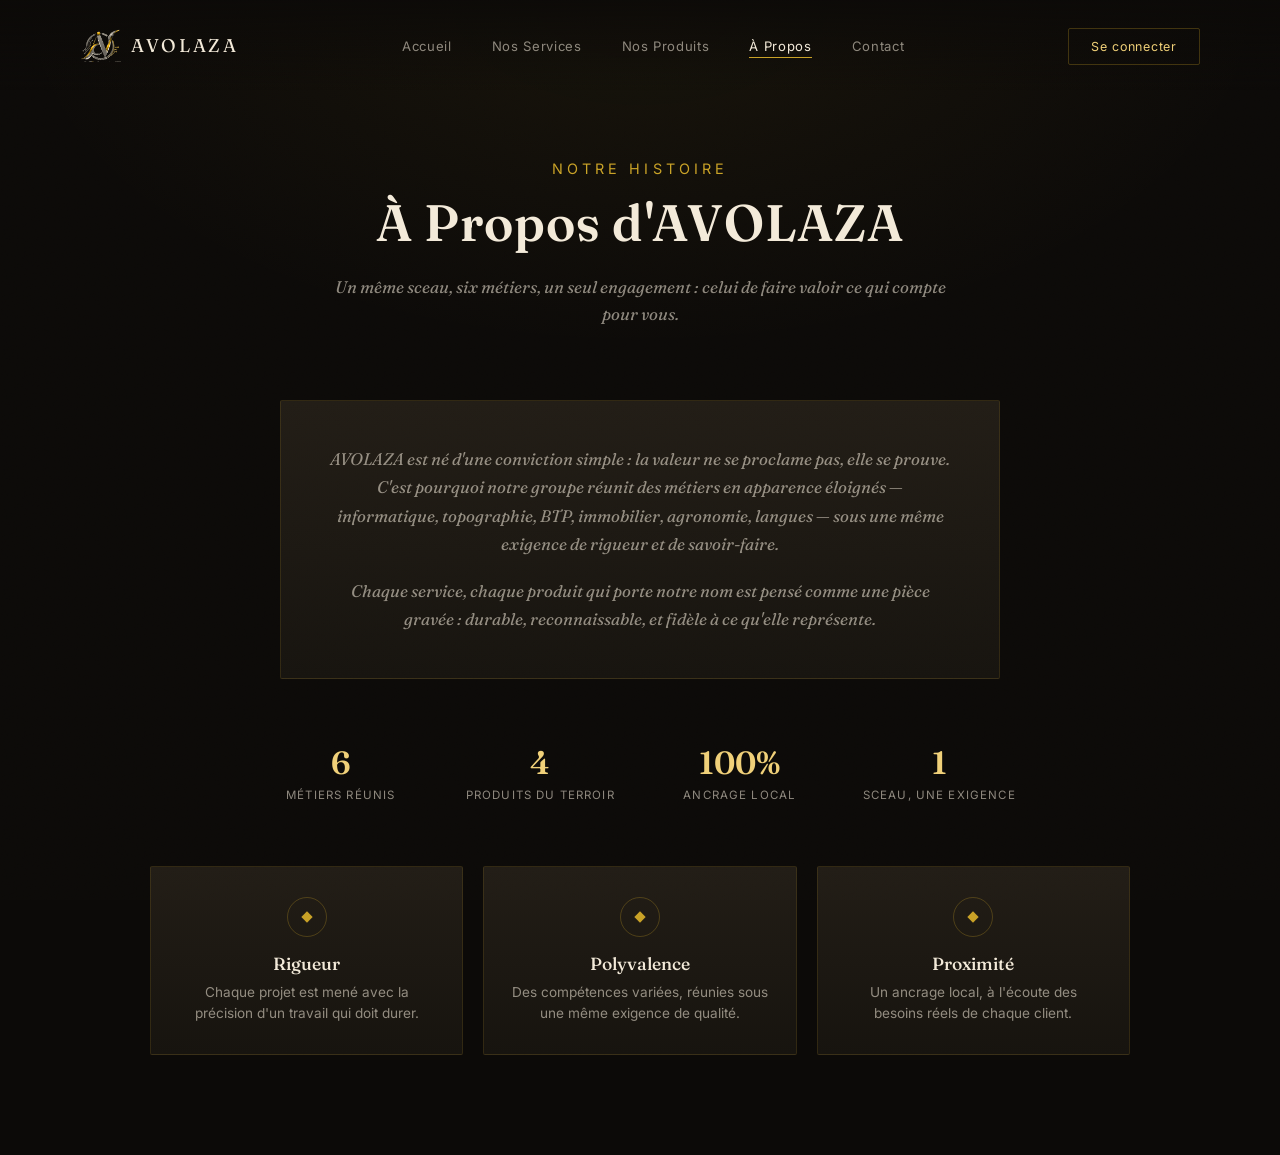
==== pages/apropos.html @ 1d27ab46 "first commit" ====
<!DOCTYPE html>
<html lang="fr">
<head>
    <meta charset="UTF-8">
    <meta name="viewport" content="width=device-width, initial-scale=1.0">
    <title>AVOLAZA | À Propos</title>
    <link rel="stylesheet" href="../style.css">
    <link rel="preconnect" href="https://fonts.googleapis.com">
    <link rel="preconnect" href="https://fonts.gstatic.com" crossorigin>
    <link href="https://fonts.googleapis.com/css2?family=Fraunces:ital,opsz,wght@0,9..144,300;0,9..144,400;0,9..144,600;1,9..144,400&family=Inter:wght@300;400;500;600&display=swap" rel="stylesheet">
</head>
<body>

    <div class="grain"></div>

    <nav class="navbar">
        <div class="nav-container">
            <a href="../index.html" class="nav-logo">
                <img src="../images/avolaza-emblem-light.png" alt="" class="logo-seal-img">
                AVOLAZA
            </a>
            <ul class="nav-menu">
                <li><a href="../index.html" class="nav-link">Accueil</a></li>
                <li><a href="services.html" class="nav-link">Nos Services</a></li>
                <li><a href="produits.html" class="nav-link">Nos Produits</a></li>
                <li><a href="apropos.html" class="nav-link active">À Propos</a></li>
                <li><a href="contact.html" class="nav-link">Contact</a></li>
            </ul>
            <div class="nav-actions">
                <a href="#connexion" class="btn-signin">Se connecter</a>
            </div>
        </div>
    </nav>

    <main class="apropos-page">

        <header class="page-head animate-in" style="--d:0s">
            <p class="eyebrow">Notre histoire</p>
            <h1 class="page-title">À Propos d'AVOLAZA</h1>
            <p class="page-intro">Un même sceau, six métiers, un seul engagement : celui de faire valoir ce qui compte pour vous.</p>
        </header>

        <div class="story-plaque animate-in" style="--d:.1s">
            <p>AVOLAZA est né d'une conviction simple : la valeur ne se proclame pas, elle se prouve. C'est pourquoi notre groupe réunit des métiers en apparence éloignés — informatique, topographie, BTP, immobilier, agronomie, langues — sous une même exigence de rigueur et de savoir-faire.</p>
            <p>Chaque service, chaque produit qui porte notre nom est pensé comme une pièce gravée : durable, reconnaissable, et fidèle à ce qu'elle représente.</p>
        </div>

        <div class="stats-row animate-in" style="--d:.2s">
            <div class="stat">
                <div class="stat-figure">6</div>
                <div class="stat-label">Métiers réunis</div>
            </div>
            <div class="stat">
                <div class="stat-figure">4</div>
                <div class="stat-label">Produits du terroir</div>
            </div>
            <div class="stat">
                <div class="stat-figure">100%</div>
                <div class="stat-label">Ancrage local</div>
            </div>
            <div class="stat">
                <div class="stat-figure">1</div>
                <div class="stat-label">Sceau, une exigence</div>
            </div>
        </div>

        <div class="values-grid">
            <div class="value-plaque animate-in" style="--d:.3s">
                <div class="value-seal" aria-hidden="true"><span></span></div>
                <h3 class="value-title">Rigueur</h3>
                <p class="value-desc">Chaque projet est mené avec la précision d'un travail qui doit durer.</p>
            </div>
            <div class="value-plaque animate-in" style="--d:.35s">
                <div class="value-seal" aria-hidden="true"><span></span></div>
                <h3 class="value-title">Polyvalence</h3>
                <p class="value-desc">Des compétences variées, réunies sous une même exigence de qualité.</p>
            </div>
            <div class="value-plaque animate-in" style="--d:.4s">
                <div class="value-seal" aria-hidden="true"><span></span></div>
                <h3 class="value-title">Proximité</h3>
                <p class="value-desc">Un ancrage local, à l'écoute des besoins réels de chaque client.</p>
            </div>
        </div>
    </main>

</body>
</html>
---- style.css ----
/* =========================================================
   AVOLAZA — token system
   Direction: sceau héraldique / joaillerie, pas de blobs IA
   ========================================================= */
:root {
    --noir: #0c0a08;
    --charcoal: #17140f;
    --charcoal-light: #221d16;
    --gold: #c9a227;
    --gold-bright: #f0d078;
    --cream: #f3ead9;
    --muted: rgba(243, 234, 217, 0.56);
    --line: rgba(201, 162, 39, 0.28);
    --line-soft: rgba(201, 162, 39, 0.14);

    --font-display: 'Fraunces', serif;
    --font-body: 'Inter', sans-serif;

    --ease: cubic-bezier(0.2, 0.8, 0.2, 1);
    --ease-bounce: cubic-bezier(0.34, 1.56, 0.64, 1);
}

* { margin: 0; padding: 0; box-sizing: border-box; }

body {
    background-color: var(--noir);
    color: var(--cream);
    font-family: var(--font-body);
    min-height: 100vh;
    overflow-x: hidden;
    position: relative;
}

/* subtle film-grain texture so the black doesn't feel flat/digital */
.grain {
    position: fixed;
    inset: 0;
    z-index: 5;
    pointer-events: none;
    opacity: 0.05;
    mix-blend-mode: overlay;
    background-image: url("data:image/svg+xml,%3Csvg xmlns='http://www.w3.org/2000/svg' width='120' height='120'%3E%3Cfilter id='n'%3E%3CfeTurbulence type='fractalNoise' baseFrequency='0.9' numOctaves='2' stitchTiles='stitch'/%3E%3C/filter%3E%3Crect width='100%25' height='100%25' filter='url(%23n)'/%3E%3C/svg%3E");
}

a { text-decoration: none; color: inherit; }

/* =========================================================
   NAVBAR
   ========================================================= */
.navbar {
    position: fixed;
    top: 0;
    left: 0;
    right: 0;
    z-index: 20;
    background: linear-gradient(to bottom, rgba(12,10,8,0.9), transparent);
    animation: fadeIn 0.8s var(--ease) both;
}

.nav-container {
    max-width: 1200px;
    margin: 0 auto;
    padding: 28px 40px;
    display: flex;
    align-items: center;
    justify-content: space-between;
}

.nav-logo {
    display: flex;
    align-items: center;
    gap: 10px;
    font-family: var(--font-display);
    font-size: 1.15rem;
    letter-spacing: 0.14em;
    color: var(--cream);
}

.logo-seal { width: 22px; height: 22px; color: var(--gold); }

.logo-seal-img {
    height: 34px;
    width: auto;
    display: block;
}

.sr-only {
    position: absolute;
    width: 1px;
    height: 1px;
    padding: 0;
    margin: -1px;
    overflow: hidden;
    clip: rect(0, 0, 0, 0);
    white-space: nowrap;
    border: 0;
}

.hero-logo {
    display: block;
    width: 100%;
    max-width: 460px;
    height: auto;
    margin: 0 auto;
}

.nav-menu {
    list-style: none;
    display: flex;
    gap: 40px;
}

.nav-link {
    position: relative;
    font-size: 0.82rem;
    letter-spacing: 0.05em;
    color: var(--muted);
    transition: color 0.3s var(--ease);
    padding-bottom: 4px;
}

.nav-link::after {
    content: '';
    position: absolute;
    left: 0;
    bottom: 0;
    width: 0;
    height: 1px;
    background: var(--gold);
    transition: width 0.35s var(--ease);
}

.nav-link:hover,
.nav-link.active { color: var(--cream); }
.nav-link:hover::after,
.nav-link.active::after { width: 100%; }

.btn-signin {
    font-size: 0.78rem;
    letter-spacing: 0.06em;
    padding: 10px 22px;
    border: 1px solid var(--line);
    border-radius: 2px;
    color: var(--gold-bright);
    transition: all 0.35s var(--ease);
}

.btn-signin:hover {
    border-color: var(--gold);
    background: rgba(201, 162, 39, 0.08);
    box-shadow: 0 0 24px rgba(201, 162, 39, 0.15);
}

/* =========================================================
   HERO
   ========================================================= */
.hero-avolaza {
    min-height: 100vh;
    display: flex;
    flex-direction: column;
    align-items: center;
    justify-content: center;
    position: relative;
    padding: 140px 24px 80px;
    text-align: center;
    background:
        radial-gradient(ellipse 900px 500px at 50% 30%, rgba(201,162,39,0.07), transparent 70%),
        var(--noir);
}

/* engraved medallion behind the wordmark — the signature element */
.medallion {
    position: absolute;
    top: 50%;
    left: 50%;
    width: min(600px, 90vw);
    height: min(600px, 90vw);
    transform: translate(-50%, -54%);
    z-index: 0;
    pointer-events: none;
}

.medallion svg { width: 100%; height: 100%; }

.ring {
    stroke: var(--gold);
    stroke-width: 0.75;
    opacity: 0.55;
}

.ring-outer {
    stroke-dasharray: 1319.5;
    stroke-dashoffset: 1319.5;
    animation: drawRing 1.8s var(--ease) 0.1s forwards;
}

.ring-inner {
    stroke-dasharray: 4 10;
    stroke-dashoffset: 1036.7;
    animation: drawRing 1.6s var(--ease) 0.4s forwards;
    opacity: 0;
    animation: fadeRing 1s var(--ease) 0.9s forwards;
}

@keyframes drawRing {
    to { stroke-dashoffset: 0; }
}
@keyframes fadeRing {
    to { opacity: 0.4; }
}

.hero-center { position: relative; z-index: 1; margin-bottom: 56px; }

.eyebrow {
    font-size: 0.90rem;
    letter-spacing: 0.28em;
    text-transform: uppercase;
    color: var(--gold);
    margin-bottom: 18px;
}

.wordmark {
    font-family: var(--font-display);
    font-weight: 600;
    font-size: clamp(3.2rem, 9vw, 6.4rem);
    letter-spacing: 0.06em;
    line-height: 1;
    background: linear-gradient(100deg, var(--cream) 30%, var(--gold-bright) 48%, var(--cream) 65%);
    background-size: 240% 100%;
    background-position: 100% 0;
    -webkit-background-clip: text;
    background-clip: text;
    color: transparent;
    animation: shimmerIn 1.4s var(--ease-bounce) forwards;
}

@keyframes shimmerIn {
    0% { background-position: 160% 0; }
    100% { background-position: 0% 0; }
}

.tagline {
    font-family: var(--font-display);
    font-style: italic;
    font-weight: 400;
    font-size: clamp(1.1rem, 2vw, 1.4rem);
    color: var(--muted);
    margin-top: 20px;
}

.cta-text {
    font-size: 0.78rem;
    letter-spacing: 0.14em;
    text-transform: uppercase;
    color: var(--gold);
    margin-top: 64px;
}

/* entrance choreography — shared by all .animate-in elements */
.animate-in {
    opacity: 0;
    transform: translateY(16px);
    animation: riseIn 0.9s var(--ease) forwards;
    animation-delay: var(--d, 0s);
}

@keyframes riseIn {
    to { opacity: 1; transform: translateY(0); }
}

/* =========================================================
   SIDE CARDS — engraved plaques
   ========================================================= */
.hero-sides {
    position: relative;
    z-index: 1;
    display: flex;
    align-items: stretch;
    gap: 0;
    max-width: 780px;
    width: 100%;
}

.side-card {
    flex: 1;
    display: flex;
    flex-direction: column;
    align-items: center;
    gap: 6px;
    padding: 44px 32px;
    background: linear-gradient(180deg, var(--charcoal-light), var(--charcoal));
    border: 1px solid var(--line-soft);
    position: relative;
    overflow: hidden;
    transition: border-color 0.4s var(--ease), transform 0.4s var(--ease), box-shadow 0.4s var(--ease);
}

.side-card::before {
    content: '';
    position: absolute;
    inset: 0;
    background: linear-gradient(120deg, transparent 30%, rgba(201,162,39,0.16) 50%, transparent 70%);
    background-size: 220% 100%;
    background-position: 130% 0;
    transition: background-position 0.7s var(--ease);
    pointer-events: none;
}

.side-card:hover {
    border-color: var(--line);
    transform: translateY(-4px);
    box-shadow: 0 20px 40px rgba(0,0,0,0.4);
}

.side-card:hover::before { background-position: -30% 0; }

.side-card .eyebrow { margin-bottom: 4px; }

.side-card .card-title {
    font-family: var(--font-display);
    font-weight: 500;
    font-size: 1.7rem;
    color: var(--cream);
    letter-spacing: 0.01em;
}

.side-card .desc {
    font-size: 0.9rem;
    color: var(--cream);
    font-style: italic;
    font-family: var(--font-display);
}

.side-card .arrow {
    margin-top: 18px;
    font-size: 0.76rem;
    letter-spacing: 0.08em;
    text-transform: uppercase;
    color: var(--gold);
    display: inline-flex;
    align-items: center;
    gap: 6px;
}

.side-card .arrow i {
    font-style: normal;
    transition: transform 0.35s var(--ease);
    display: inline-block;
}

.side-card:hover .arrow i { transform: translateX(5px); }

/* divider between the two plaques */
.divider {
    display: flex;
    flex-direction: column;
    align-items: center;
    justify-content: center;
    gap: 10px;
    padding: 0 18px;
}

.divider span {
    width: 1px;
    height: 40px;
    background: var(--line);
}

.divider svg {
    width: 10px;
    height: 10px;
    fill: var(--gold);
}

/* =========================================================
   RESPONSIVE
   ========================================================= */
@media (max-width: 780px) {
    .nav-menu { display: none; }
    .hero-sides { flex-direction: column; }
    .divider { flex-direction: row; padding: 10px 0; }
    .divider span { width: 40px; height: 1px; }
}

@keyframes fadeIn {
    from { opacity: 0; } to { opacity: 1; }
}

/* =========================================================
   ACCESSIBILITY
   ========================================================= */
.nav-link:focus-visible,
.btn-signin:focus-visible,
.side-card:focus-visible {
    outline: 2px solid var(--gold-bright);
    outline-offset: 3px;
}

@media (prefers-reduced-motion: reduce) {
    *, *::before, *::after {
        animation-duration: 0.01ms !important;
        animation-iteration-count: 1 !important;
        transition-duration: 0.01ms !important;
    }
    .wordmark { background-position: 0% 0; }
    .ring-outer, .ring-inner { stroke-dashoffset: 0; opacity: 0.4; }
}

/* =========================================================
   SERVICES PAGE — cabinet de sceaux
   ========================================================= */
.services-page {
    min-height: 100vh;
    padding: 160px 24px 100px;
    background:
        radial-gradient(ellipse 900px 500px at 50% 0%, rgba(201,162,39,0.06), transparent 70%),
        var(--noir);
}

.page-head {
    max-width: 640px;
    margin: 0 auto 72px;
    text-align: center;
}

.page-head .eyebrow { margin-bottom: 14px; }

.page-title {
    font-family: var(--font-display);
    font-weight: 600;
    font-size: clamp(2.2rem, 5vw, 3.2rem);
    color: var(--cream);
    letter-spacing: 0.02em;
}

.page-intro {
    font-family: var(--font-display);
    font-style: italic;
    font-size: 1.05rem;
    color: var(--muted);
    margin-top: 20px;
    line-height: 1.6;
}

.service-grid {
    max-width: 980px;
    margin: 0 auto;
    display: grid;
    grid-template-columns: 1fr 1fr;
    gap: 20px;
}

.service-plaque {
    background: linear-gradient(180deg, var(--charcoal-light), var(--charcoal));
    border: 1px solid var(--line-soft);
    border-radius: 2px;
    transition: border-color 0.4s var(--ease), transform 0.4s var(--ease), box-shadow 0.4s var(--ease);
}

.service-plaque:hover {
    border-color: var(--line);
    box-shadow: 0 16px 32px rgba(0,0,0,0.35);
}

.service-plaque[open] {
    border-color: var(--line);
    grid-column: 1 / -1;
}

.service-plaque summary {
    display: flex;
    align-items: center;
    gap: 20px;
    padding: 28px 30px;
    cursor: pointer;
    list-style: none;
}

.service-plaque summary::-webkit-details-marker { display: none; }
.service-plaque summary::marker { content: ''; }

.service-plaque summary:focus-visible {
    outline: 2px solid var(--gold-bright);
    outline-offset: 4px;
}

.service-seal {
    flex-shrink: 0;
    width: 44px;
    height: 44px;
    border: 1px solid var(--line);
    border-radius: 50%;
    display: flex;
    align-items: center;
    justify-content: center;
    font-family: var(--font-display);
    font-style: italic;
    font-weight: 500;
    font-size: 1.15rem;
    color: var(--gold-bright);
    transition: background 0.4s var(--ease), border-color 0.4s var(--ease);
}

.service-plaque[open] .service-seal {
    background: rgba(201, 162, 39, 0.1);
    border-color: var(--gold);
}

.service-heading { flex: 1; min-width: 0; }

.service-name {
    display: block;
    font-family: var(--font-display);
    font-weight: 500;
    font-size: 1.3rem;
    color: var(--cream);
}

.service-tag {
    display: block;
    font-size: 0.82rem;
    color: var(--muted);
    margin-top: 4px;
}

.service-toggle {
    flex-shrink: 0;
    width: 10px;
    height: 10px;
    background: var(--gold);
    transform: rotate(45deg);
    transition: transform 0.45s var(--ease), background 0.45s var(--ease);
}

.service-plaque[open] .service-toggle {
    transform: rotate(135deg);
    background: var(--gold-bright);
}

.service-body {
    padding: 4px 30px 34px 94px;
}

.service-plaque[open] .service-body {
    animation: riseIn 0.5s var(--ease) both;
}

.service-list {
    list-style: none;
    display: flex;
    flex-direction: column;
    gap: 14px;
    border-top: 1px solid var(--line-soft);
    padding-top: 20px;
}

.service-list li {
    display: flex;
    align-items: center;
    font-size: 0.95rem;
    color: var(--cream);
}

.service-list li::before {
    content: '';
    width: 6px;
    height: 6px;
    margin-right: 16px;
    background: var(--gold);
    transform: rotate(45deg);
    flex-shrink: 0;
}

@media (max-width: 780px) {
    .service-grid { grid-template-columns: 1fr; }
    .service-plaque[open] { grid-column: auto; }
    .service-plaque summary { padding: 22px 20px; gap: 14px; }
    .service-body { padding: 4px 20px 28px 20px; }
}

/* =========================================================
   PRODUCTS PAGE — vitrine
   ========================================================= */
.products-page {
    min-height: 100vh;
    padding: 160px 24px 100px;
    background:
        radial-gradient(ellipse 900px 500px at 50% 0%, rgba(201,162,39,0.06), transparent 70%),
        var(--noir);
}

.product-grid {
    max-width: 1040px;
    margin: 0 auto;
    display: grid;
    grid-template-columns: repeat(4, 1fr);
    gap: 18px;
}

.product-plaque {
    background: linear-gradient(180deg, var(--charcoal-light), var(--charcoal));
    border: 1px solid var(--line-soft);
    border-radius: 2px;
    padding: 20px 18px 22px;
    display: flex;
    flex-direction: column;
    align-items: center;
    text-align: center;
    transition: border-color 0.4s var(--ease), transform 0.4s var(--ease), box-shadow 0.4s var(--ease);
}

.product-plaque:hover {
    border-color: var(--line);
    transform: translateY(-4px);
    box-shadow: 0 20px 40px rgba(0,0,0,0.4);
}

.product-photo {
    position: relative;
    width: 100%;
    aspect-ratio: 3 / 4;
    border: 1px solid var(--line-soft);
    background: var(--charcoal);
    margin-bottom: 16px;
    overflow: hidden;
}

.product-photo::before,
.product-photo::after {
    content: '';
    position: absolute;
    width: 12px;
    height: 12px;
    border: 1px solid var(--gold);
    opacity: 0.6;
}
.product-photo::before { top: 6px; left: 6px; border-right: none; border-bottom: none; }
.product-photo::after { bottom: 6px; right: 6px; border-left: none; border-top: none; }

.product-photo img {
    width: 100%;
    height: 100%;
    object-fit: cover;
    display: block;
}

/* graceful placeholder shown until the real photo is dropped in via onerror */
.product-photo.photo-missing {
    display: flex;
    align-items: center;
    justify-content: center;
}

.product-photo.photo-missing::after {
    content: none;
}

.product-photo.photo-missing .photo-placeholder-label {
    display: block;
    font-size: 0.66rem;
    letter-spacing: 0.1em;
    text-transform: uppercase;
    color: var(--muted);
}

.product-photo .photo-placeholder-label { display: none; }

.product-name {
    font-family: var(--font-display);
    font-weight: 500;
    font-size: 1.05rem;
    color: var(--cream);
}

.product-desc {
    font-family: var(--font-display);
    font-style: italic;
    font-size: 0.8rem;
    color: var(--muted);
    margin-top: 6px;
    line-height: 1.45;
}

.btn-order {
    margin-top: 16px;
    font-size: 0.68rem;
    letter-spacing: 0.06em;
    text-transform: uppercase;
    padding: 10px 18px;
    border: 1px solid var(--gold);
    border-radius: 2px;
    color: var(--noir);
    background: var(--gold);
    transition: all 0.35s var(--ease);
}

.btn-order:hover {
    background: var(--gold-bright);
    border-color: var(--gold-bright);
    box-shadow: 0 0 24px rgba(201, 162, 39, 0.3);
}

.btn-order:focus-visible {
    outline: 2px solid var(--gold-bright);
    outline-offset: 3px;
}

@media (max-width: 900px) {
    .product-grid { grid-template-columns: 1fr 1fr; }
}

@media (max-width: 480px) {
    .product-grid { grid-template-columns: 1fr; max-width: 340px; }
}

/* =========================================================
   CONTACT PAGE
   ========================================================= */
.contact-page {
    min-height: 100vh;
    padding: 160px 24px 100px;
    background:
        radial-gradient(ellipse 900px 500px at 50% 0%, rgba(201,162,39,0.06), transparent 70%),
        var(--noir);
}

.contact-layout {
    max-width: 980px;
    margin: 0 auto;
    display: grid;
    grid-template-columns: 0.85fr 1.15fr;
    gap: 24px;
    align-items: stretch;
}

.contact-plaque {
    background: linear-gradient(180deg, var(--charcoal-light), var(--charcoal));
    border: 1px solid var(--line-soft);
    border-radius: 2px;
    padding: 40px 34px;
}

.contact-info h2,
.contact-form h2 {
    font-family: var(--font-display);
    font-weight: 500;
    font-size: 1.35rem;
    color: var(--cream);
    margin-bottom: 26px;
}

.contact-list {
    list-style: none;
    display: flex;
    flex-direction: column;
    gap: 22px;
}

.contact-list li {
    display: flex;
    flex-direction: column;
    gap: 4px;
}

.contact-label {
    font-size: 0.72rem;
    letter-spacing: 0.12em;
    text-transform: uppercase;
    color: var(--gold);
}

.contact-value {
    font-size: 0.95rem;
    color: var(--cream);
    line-height: 1.5;
}

.contact-value a { transition: color 0.3s var(--ease); }
.contact-value a:hover { color: var(--gold-bright); }

.contact-divider {
    border: none;
    border-top: 1px solid var(--line-soft);
    margin: 28px 0;
}

.contact-social {
    display: flex;
    gap: 16px;
}

.contact-social a {
    font-size: 0.78rem;
    letter-spacing: 0.05em;
    color: var(--muted);
    border-bottom: 1px solid transparent;
    transition: color 0.3s var(--ease), border-color 0.3s var(--ease);
}

.contact-social a:hover {
    color: var(--gold-bright);
    border-color: var(--gold);
}

.form-field {
    display: flex;
    flex-direction: column;
    gap: 8px;
    margin-bottom: 22px;
}

.form-field label {
    font-size: 0.72rem;
    letter-spacing: 0.12em;
    text-transform: uppercase;
    color: var(--gold);
}

.form-field input,
.form-field select,
.form-field textarea {
    font-family: var(--font-body);
    font-size: 0.95rem;
    color: var(--cream);
    background: var(--charcoal);
    border: 1px solid var(--line-soft);
    border-radius: 2px;
    padding: 13px 16px;
    transition: border-color 0.3s var(--ease), box-shadow 0.3s var(--ease);
}

.form-field textarea {
    resize: vertical;
    min-height: 120px;
}

.form-field input:focus,
.form-field select:focus,
.form-field textarea:focus {
    outline: none;
    border-color: var(--gold);
    box-shadow: 0 0 0 3px rgba(201, 162, 39, 0.12);
}

.form-field select {
    appearance: none;
    background-image: url("data:image/svg+xml,%3Csvg xmlns='http://www.w3.org/2000/svg' viewBox='0 0 20 20' fill='none'%3E%3Cpath d='M5 8l5 5 5-5' stroke='%23c9a227' stroke-width='1.4' stroke-linecap='round' stroke-linejoin='round'/%3E%3C/svg%3E");
    background-repeat: no-repeat;
    background-position: right 16px center;
    padding-right: 40px;
}

.form-row {
    display: grid;
    grid-template-columns: 1fr 1fr;
    gap: 20px;
}

.type-toggle {
    display: flex;
    gap: 10px;
}

.type-toggle-btn {
    flex: 1;
    font-family: var(--font-body);
    font-size: 0.85rem;
    color: var(--muted);
    background: var(--charcoal);
    border: 1px solid var(--line-soft);
    border-radius: 2px;
    padding: 12px 16px;
    cursor: pointer;
    transition: all 0.3s var(--ease);
}

.type-toggle-btn:hover {
    border-color: var(--line);
    color: var(--cream);
}

.type-toggle-btn.active {
    background: rgba(201, 162, 39, 0.12);
    border-color: var(--gold);
    color: var(--gold-bright);
}

.type-toggle-btn:focus-visible {
    outline: 2px solid var(--gold-bright);
    outline-offset: 2px;
}

.btn-submit {
    width: 100%;
    font-size: 0.78rem;
    letter-spacing: 0.08em;
    text-transform: uppercase;
    padding: 15px 30px;
    border: 1px solid var(--gold);
    border-radius: 2px;
    color: var(--noir);
    background: var(--gold);
    cursor: pointer;
    transition: all 0.35s var(--ease);
}

.btn-submit:hover {
    background: var(--gold-bright);
    border-color: var(--gold-bright);
    box-shadow: 0 0 24px rgba(201, 162, 39, 0.3);
}

.btn-submit:focus-visible {
    outline: 2px solid var(--gold-bright);
    outline-offset: 3px;
}

@media (max-width: 780px) {
    .contact-layout { grid-template-columns: 1fr; }
    .form-row { grid-template-columns: 1fr; }
}

/* =========================================================
   A PROPOS PAGE
   ========================================================= */
.apropos-page {
    min-height: 100vh;
    padding: 160px 24px 100px;
    background:
        radial-gradient(ellipse 900px 500px at 50% 0%, rgba(201,162,39,0.06), transparent 70%),
        var(--noir);
}

.story-plaque {
    max-width: 720px;
    margin: 0 auto 64px;
    background: linear-gradient(180deg, var(--charcoal-light), var(--charcoal));
    border: 1px solid var(--line-soft);
    border-radius: 2px;
    padding: 44px 46px;
    text-align: center;
}

.story-plaque p {
    font-family: var(--font-display);
    font-style: italic;
    font-size: 1.05rem;
    color: var(--muted);
    line-height: 1.7;
}

.story-plaque p + p { margin-top: 18px; }

.stats-row {
    max-width: 780px;
    margin: 0 auto 64px;
    display: grid;
    grid-template-columns: repeat(4, 1fr);
    gap: 18px;
    text-align: center;
}

.stat-figure {
    font-family: var(--font-display);
    font-weight: 600;
    font-size: 2rem;
    color: var(--gold-bright);
}

.stat-label {
    font-size: 0.72rem;
    letter-spacing: 0.1em;
    text-transform: uppercase;
    color: var(--muted);
    margin-top: 6px;
}

.values-grid {
    max-width: 980px;
    margin: 0 auto;
    display: grid;
    grid-template-columns: repeat(3, 1fr);
    gap: 20px;
}

.value-plaque {
    background: linear-gradient(180deg, var(--charcoal-light), var(--charcoal));
    border: 1px solid var(--line-soft);
    border-radius: 2px;
    padding: 30px 26px;
    text-align: center;
    transition: border-color 0.4s var(--ease), transform 0.4s var(--ease);
}

.value-plaque:hover {
    border-color: var(--line);
    transform: translateY(-4px);
}

.value-seal {
    width: 40px;
    height: 40px;
    margin: 0 auto 16px;
    border: 1px solid var(--line);
    border-radius: 50%;
    display: flex;
    align-items: center;
    justify-content: center;
}

.value-seal span {
    width: 8px;
    height: 8px;
    background: var(--gold);
    transform: rotate(45deg);
}

.value-title {
    font-family: var(--font-display);
    font-weight: 500;
    font-size: 1.1rem;
    color: var(--cream);
    margin-bottom: 8px;
}

.value-desc {
    font-size: 0.85rem;
    color: var(--muted);
    line-height: 1.55;
}

@media (max-width: 780px) {
    .stats-row { grid-template-columns: 1fr 1fr; }
    .values-grid { grid-template-columns: 1fr; }
    .story-plaque { padding: 32px 26px; }
}
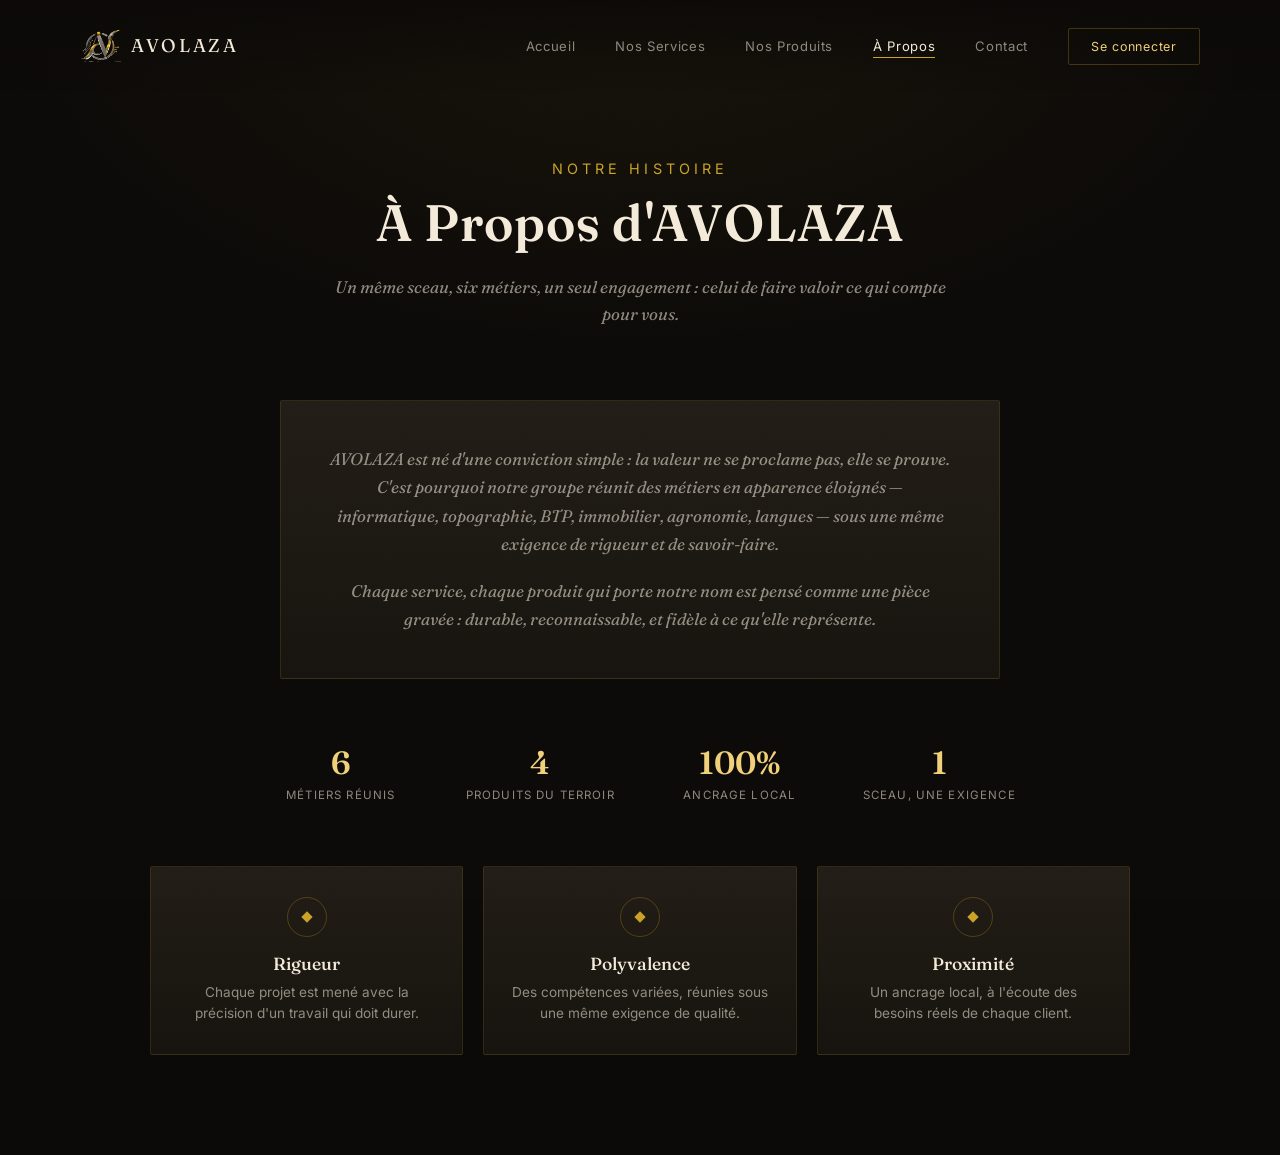
==== commit 53448f9d: "fix bug 405" ====
--- a/pages/apropos.html
+++ b/pages/apropos.html
@@ -19,18 +19,25 @@
                 <img src="../images/avolaza-emblem-light.png" alt="" class="logo-seal-img">
                 AVOLAZA
             </a>
-            <ul class="nav-menu">
-                <li><a href="../index.html" class="nav-link">Accueil</a></li>
-                <li><a href="services.html" class="nav-link">Nos Services</a></li>
-                <li><a href="produits.html" class="nav-link">Nos Produits</a></li>
-                <li><a href="apropos.html" class="nav-link active">À Propos</a></li>
-                <li><a href="contact.html" class="nav-link">Contact</a></li>
-            </ul>
-            <div class="nav-actions">
-                <a href="#connexion" class="btn-signin">Se connecter</a>
+            <button class="nav-toggle" aria-label="Ouvrir le menu" aria-expanded="false">
+                <span></span><span></span><span></span>
+            </button>
+            <div class="nav-menu-wrapper">
+                <ul class="nav-menu">
+                    <li><a href="../index.html" class="nav-link">Accueil</a></li>
+                    <li><a href="services.html" class="nav-link">Nos Services</a></li>
+                    <li><a href="produits.html" class="nav-link">Nos Produits</a></li>
+                    <li><a href="apropos.html" class="nav-link active">À Propos</a></li>
+                    <li><a href="contact.html" class="nav-link">Contact</a></li>
+                </ul>
+
+                <div class="nav-actions">
+                    <a href="#connexion" class="btn-signin">Se connecter</a>
+                </div>
             </div>
         </div>
     </nav>
+    <div class="nav-overlay"></div>
 
     <main class="apropos-page">
 
@@ -83,5 +90,6 @@
         </div>
     </main>
 
+    <script src="../js/nav.js"></script>
 </body>
 </html>
--- a/style.css
+++ b/style.css
@@ -66,6 +66,65 @@
     justify-content: space-between;
 }
 
+/* wraps the nav links + sign-in button so both can slide together on mobile */
+.nav-menu-wrapper {
+    display: flex;
+    align-items: center;
+    gap: 40px;
+}
+
+/* hamburger — hidden on desktop, shown only under the mobile breakpoint */
+.nav-toggle {
+    display: none;
+    flex-direction: column;
+    justify-content: center;
+    align-items: center;
+    gap: 5px;
+    width: 32px;
+    height: 32px;
+    padding: 0;
+    background: none;
+    border: none;
+    cursor: pointer;
+    z-index: 30;
+    position: relative;
+}
+
+.nav-toggle span {
+    display: block;
+    width: 100%;
+    height: 1px;
+    background: var(--cream);
+    transition: transform 0.35s var(--ease), opacity 0.25s var(--ease);
+}
+
+.nav-toggle.open span:nth-child(1) { transform: translateY(6px) rotate(45deg); }
+.nav-toggle.open span:nth-child(2) { opacity: 0; }
+.nav-toggle.open span:nth-child(3) { transform: translateY(-6px) rotate(-45deg); }
+
+.nav-toggle:focus-visible {
+    outline: 2px solid var(--gold-bright);
+    outline-offset: 4px;
+}
+
+/* dim backdrop shown behind the open mobile drawer */
+.nav-overlay {
+    position: fixed;
+    inset: 0;
+    background: rgba(0, 0, 0, 0.55);
+    opacity: 0;
+    pointer-events: none;
+    transition: opacity 0.4s var(--ease);
+    z-index: 22;
+}
+
+.nav-overlay.open {
+    opacity: 1;
+    pointer-events: auto;
+}
+
+body.nav-open { overflow: hidden; }
+
 .nav-logo {
     display: flex;
     align-items: center;
@@ -376,7 +435,52 @@
    RESPONSIVE
    ========================================================= */
 @media (max-width: 780px) {
-    .nav-menu { display: none; }
+    .nav-container { padding: 20px 20px; }
+
+    .nav-toggle { display: flex; }
+
+    .nav-menu-wrapper {
+        position: fixed;
+        top: 0;
+        right: -100%;
+        height: 100vh;
+        width: min(320px, 82vw);
+        background: linear-gradient(180deg, var(--charcoal-light), var(--charcoal));
+        border-left: 1px solid var(--line-soft);
+        flex-direction: column;
+        align-items: flex-start;
+        justify-content: flex-start;
+        gap: 0;
+        padding: 110px 36px 40px;
+        transition: right 0.45s var(--ease);
+        z-index: 25;
+        overflow-y: auto;
+    }
+
+    .nav-menu-wrapper.open {
+        right: 0;
+        box-shadow: -20px 0 60px rgba(0, 0, 0, 0.5);
+    }
+
+    .nav-menu {
+        flex-direction: column;
+        align-items: flex-start;
+        gap: 28px;
+        width: 100%;
+    }
+
+    .nav-link { font-size: 0.95rem; }
+
+    .nav-actions {
+        margin-top: 40px;
+        width: 100%;
+    }
+
+    .btn-signin {
+        display: block;
+        text-align: center;
+    }
+
     .hero-sides { flex-direction: column; }
     .divider { flex-direction: row; padding: 10px 0; }
     .divider span { width: 40px; height: 1px; }
